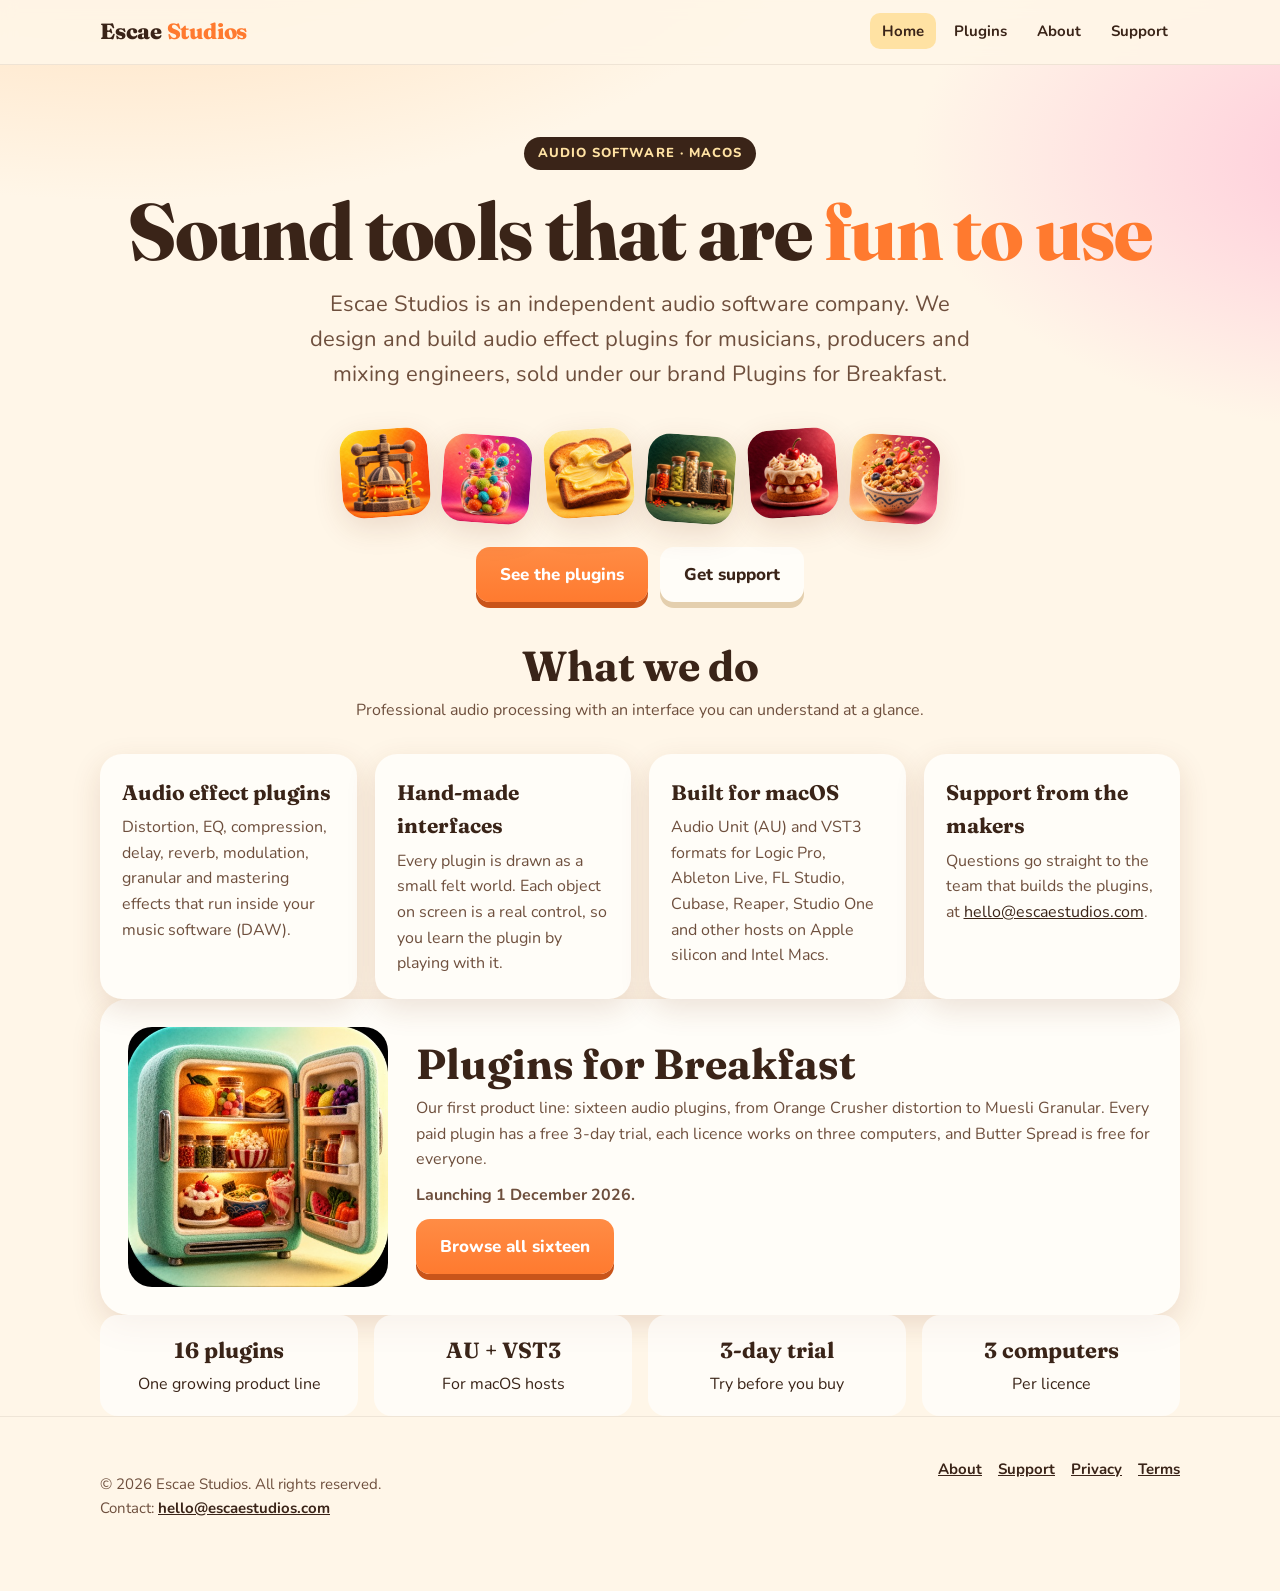
==== index.html @ 239ed5df "Escae Studios company website Co-Authored-By: Claude Opus 5.5 <noreply@anthropic.com>" ====
<!doctype html>
<html lang="en">
<head>
<meta charset="utf-8">
<meta name="viewport" content="width=device-width, initial-scale=1">
<title>Escae Studios · Audio software for music makers</title>
<meta name="description" content="Escae Studios is an independent audio software company. We make Plugins for Breakfast, a range of AU and VST3 audio effect plugins for macOS.">
<link rel="icon" href="img/orange-crusher.jpg">
<link rel="preconnect" href="https://fonts.googleapis.com">
<link rel="preconnect" href="https://fonts.gstatic.com" crossorigin>
<link href="https://fonts.googleapis.com/css2?family=Fraunces:opsz,wght@9..144,600;9..144,800&family=Nunito:wght@400;600;700;800&display=swap" rel="stylesheet">
<link rel="stylesheet" href="style.css">
</head>
<body>
<header class="topbar">
  <div class="wrap">
    <a class="brand" href="./">Escae <span>Studios</span></a>
    <nav aria-label="Main"><ul>
      <li><a href="./" aria-current="page">Home</a></li>
      <li><a href="plugins.html">Plugins</a></li>
      <li><a href="about.html">About</a></li>
      <li><a href="support.html">Support</a></li>
    </ul></nav>
  </div>
</header>

<main>
  <section class="hero wrap">
    <span class="badge">Audio software · macOS</span>
    <h1>Sound tools that are <span>fun to use</span></h1>
    <p class="lede">Escae Studios is an independent audio software company. We design and build audio effect plugins for musicians, producers and mixing engineers, sold under our brand Plugins for Breakfast.</p>
    <div class="hero-icons" aria-hidden="true">
      <img src="img/orange-crusher.jpg" alt="">
      <img src="img/popping-candy.jpg" alt="">
      <img src="img/butter-spread.jpg" alt="">
      <img src="img/spice-shelf.jpg" alt="">
      <img src="img/cherry-on-the-top.jpg" alt="">
      <img src="img/muesli-granular.jpg" alt="">
    </div>
    <div class="cta">
      <a class="btn" href="plugins.html">See the plugins</a>
      <a class="btn ghost" href="support.html">Get support</a>
    </div>
  </section>

  <section class="wrap">
    <h2 class="center">What we do</h2>
    <p class="sub center">Professional audio processing with an interface you can understand at a glance.</p>
    <div class="cards">
      <div class="card"><h3>Audio effect plugins</h3><p>Distortion, EQ, compression, delay, reverb, modulation, granular and mastering effects that run inside your music software (DAW).</p></div>
      <div class="card"><h3>Hand-made interfaces</h3><p>Every plugin is drawn as a small felt world. Each object on screen is a real control, so you learn the plugin by playing with it.</p></div>
      <div class="card"><h3>Built for macOS</h3><p>Audio Unit (AU) and VST3 formats for Logic Pro, Ableton Live, FL Studio, Cubase, Reaper, Studio One and other hosts on Apple silicon and Intel Macs.</p></div>
      <div class="card"><h3>Support from the makers</h3><p>Questions go straight to the team that builds the plugins, at <a href="mailto:hello@escaestudios.com">hello@escaestudios.com</a>.</p></div>
    </div>
  </section>

  <section class="wrap">
    <div class="split">
      <img src="img/full-fridge.jpg" alt="Full Fridge Bundle artwork: a felt fridge packed with every plugin">
      <div>
        <h2>Plugins for Breakfast</h2>
        <p>Our first product line: sixteen audio plugins, from Orange Crusher distortion to Muesli Granular. Every paid plugin has a free 3-day trial, each licence works on three computers, and Butter Spread is free for everyone.</p>
        <p><b>Launching 1 December 2026.</b></p>
        <a class="btn" href="plugins.html">Browse all sixteen</a>
      </div>
    </div>
  </section>

  <section class="wrap">
    <div class="facts">
      <div class="fact"><b>16 plugins</b>One growing product line</div>
      <div class="fact"><b>AU + VST3</b>For macOS hosts</div>
      <div class="fact"><b>3-day trial</b>Try before you buy</div>
      <div class="fact"><b>3 computers</b>Per licence</div>
    </div>
  </section>
</main>

<footer>
  <div class="wrap">
    <p>© 2026 Escae Studios. All rights reserved.<br>Contact: <a href="mailto:hello@escaestudios.com">hello@escaestudios.com</a></p>
    <ul>
      <li><a href="about.html">About</a></li>
      <li><a href="support.html">Support</a></li>
      <li><a href="privacy.html">Privacy</a></li>
      <li><a href="terms.html">Terms</a></li>
    </ul>
  </div>
</footer>
</body>
</html>
---- style.css ----
:root {
  --cream: #fff6e8;
  --butter: #ffe2a3;
  --tangerine: #ff7a2f;
  --berry: #e8457c;
  --ink: #3a2418;
  --ink-soft: #6e4f3d;
  --card: #fffdf8;
  --shadow: 0 10px 30px rgba(120, 60, 20, .14);
}
* { box-sizing: border-box; }
html { scroll-behavior: smooth; }
body {
  margin: 0;
  font-family: "Nunito", system-ui, -apple-system, sans-serif;
  color: var(--ink);
  background:
    radial-gradient(1200px 600px at 10% -10%, #ffd9b0 0%, transparent 60%),
    radial-gradient(900px 500px at 110% 10%, #ffc7d9 0%, transparent 55%),
    var(--cream);
  line-height: 1.6;
}
a { color: var(--ink); }
.wrap { max-width: 1120px; margin: 0 auto; padding: 0 20px; }
.narrow { max-width: 780px; }

/* top bar */
.topbar { position: sticky; top: 0; z-index: 10; background: rgba(255, 246, 232, .92); backdrop-filter: blur(8px); border-bottom: 1px solid rgba(58, 36, 24, .08); }
.topbar .wrap { display: flex; align-items: center; justify-content: space-between; gap: 16px; min-height: 64px; flex-wrap: wrap; }
.brand { font-family: "Fraunces", Georgia, serif; font-weight: 800; font-size: 22px; text-decoration: none; letter-spacing: -.01em; }
.brand span { color: var(--tangerine); }
nav ul { list-style: none; display: flex; gap: 6px; margin: 0; padding: 0; flex-wrap: wrap; }
nav a { text-decoration: none; font-weight: 700; padding: 8px 12px; border-radius: 10px; font-size: 15px; }
nav a:hover, nav a[aria-current="page"] { background: var(--butter); }

/* hero */
.hero { padding: 72px 0 40px; text-align: center; }
.badge { display: inline-block; padding: 6px 14px; border-radius: 999px; background: var(--ink); color: var(--butter); font-weight: 800; font-size: 13px; letter-spacing: .08em; text-transform: uppercase; }
h1 { font-family: "Fraunces", Georgia, serif; font-weight: 800; font-size: clamp(40px, 7vw, 80px); line-height: 1.04; margin: 20px 0 14px; letter-spacing: -.02em; }
h1 span { color: var(--tangerine); }
.page-title h1 { font-size: clamp(36px, 5.5vw, 60px); }
.lede { font-size: clamp(18px, 2.4vw, 22px); color: var(--ink-soft); max-width: 680px; margin: 0 auto; }
.hero-icons { display: flex; justify-content: center; gap: 14px; margin: 36px 0 8px; flex-wrap: wrap; }
.hero-icons img { width: 88px; height: 88px; border-radius: 22px; box-shadow: var(--shadow); }
.hero-icons img:nth-child(odd) { transform: rotate(-4deg); }
.hero-icons img:nth-child(even) { transform: rotate(4deg) translateY(6px); }
.cta { margin-top: 30px; display: flex; gap: 12px; justify-content: center; flex-wrap: wrap; }
.btn { display: inline-block; padding: 14px 24px; border-radius: 14px; text-decoration: none; background: linear-gradient(180deg, #ff8c45, var(--tangerine)); color: #fff; font-weight: 800; font-size: 17px; box-shadow: 0 6px 0 #c9541a; }
.btn.ghost { background: var(--card); color: var(--ink); box-shadow: 0 6px 0 #e4cfae; }
.btn:active { transform: translateY(4px); box-shadow: 0 2px 0 #c9541a; }

section { padding: 48px 0; }
h2 { font-family: "Fraunces", Georgia, serif; font-size: clamp(28px, 4.2vw, 42px); margin: 0 0 8px; line-height: 1.15; }
.center { text-align: center; }
.sub { color: var(--ink-soft); margin: 0 0 30px; }
h3 { font-family: "Fraunces", Georgia, serif; font-size: 21px; margin: 0 0 6px; }

.cards { display: grid; grid-template-columns: repeat(auto-fit, minmax(240px, 1fr)); gap: 18px; }
.card { background: var(--card); border-radius: 22px; padding: 22px; box-shadow: var(--shadow); }
.card p { margin: 0; color: var(--ink-soft); }

.menu { display: grid; grid-template-columns: repeat(auto-fill, minmax(210px, 1fr)); gap: 18px; }
.item { background: var(--card); border-radius: 22px; padding: 16px; box-shadow: var(--shadow); display: flex; flex-direction: column; gap: 8px; }
.item img { width: 100%; aspect-ratio: 1; object-fit: cover; border-radius: 18px; display: block; }
.item h3 { margin: 4px 0 0; }
.item p { margin: 0; color: var(--ink-soft); font-size: 15px; }
.tag { align-self: flex-start; font-size: 12px; font-weight: 800; padding: 4px 10px; border-radius: 999px; background: var(--butter); text-transform: uppercase; letter-spacing: .05em; }
.tag.free { background: #c8f0b4; }

.split { display: grid; grid-template-columns: 260px 1fr; gap: 28px; align-items: center; background: var(--card); border-radius: 28px; padding: 28px; box-shadow: var(--shadow); }
.split img { width: 100%; border-radius: 24px; }
.split p { color: var(--ink-soft); margin: 0 0 10px; }

.facts { display: grid; grid-template-columns: repeat(auto-fit, minmax(200px, 1fr)); gap: 16px; }
.fact { background: rgba(255,255,255,.65); border-radius: 18px; padding: 18px; text-align: center; }
.fact b { display: block; font-family: "Fraunces", Georgia, serif; font-size: 22px; margin-bottom: 4px; }

/* long-form pages */
.prose { background: var(--card); border-radius: 28px; padding: clamp(22px, 4vw, 44px); box-shadow: var(--shadow); margin-bottom: 56px; }
.prose h2 { font-size: clamp(24px, 3vw, 30px); margin-top: 32px; }
.prose h2:first-child { margin-top: 0; }
.prose p, .prose li { color: var(--ink-soft); }
.prose li { margin-bottom: 6px; }
.meta { color: var(--ink-soft); font-size: 15px; }
details { background: rgba(255, 226, 163, .35); border-radius: 16px; padding: 14px 18px; margin-bottom: 12px; }
details summary { font-weight: 800; cursor: pointer; }
details p { margin: 10px 0 0; }

footer { padding: 40px 0 56px; color: var(--ink-soft); font-size: 15px; border-top: 1px solid rgba(58, 36, 24, .08); }
footer .wrap { display: flex; justify-content: space-between; gap: 20px; flex-wrap: wrap; }
footer ul { list-style: none; display: flex; gap: 16px; padding: 0; margin: 0; flex-wrap: wrap; }
footer a { font-weight: 700; }

@media (max-width: 640px) {
  .hero { padding-top: 44px; }
  .hero-icons img { width: 60px; height: 60px; border-radius: 16px; }
  .split { grid-template-columns: 1fr; text-align: center; }
  .split img { max-width: 220px; margin: 0 auto; }
  nav a { padding: 6px 8px; font-size: 14px; }
}
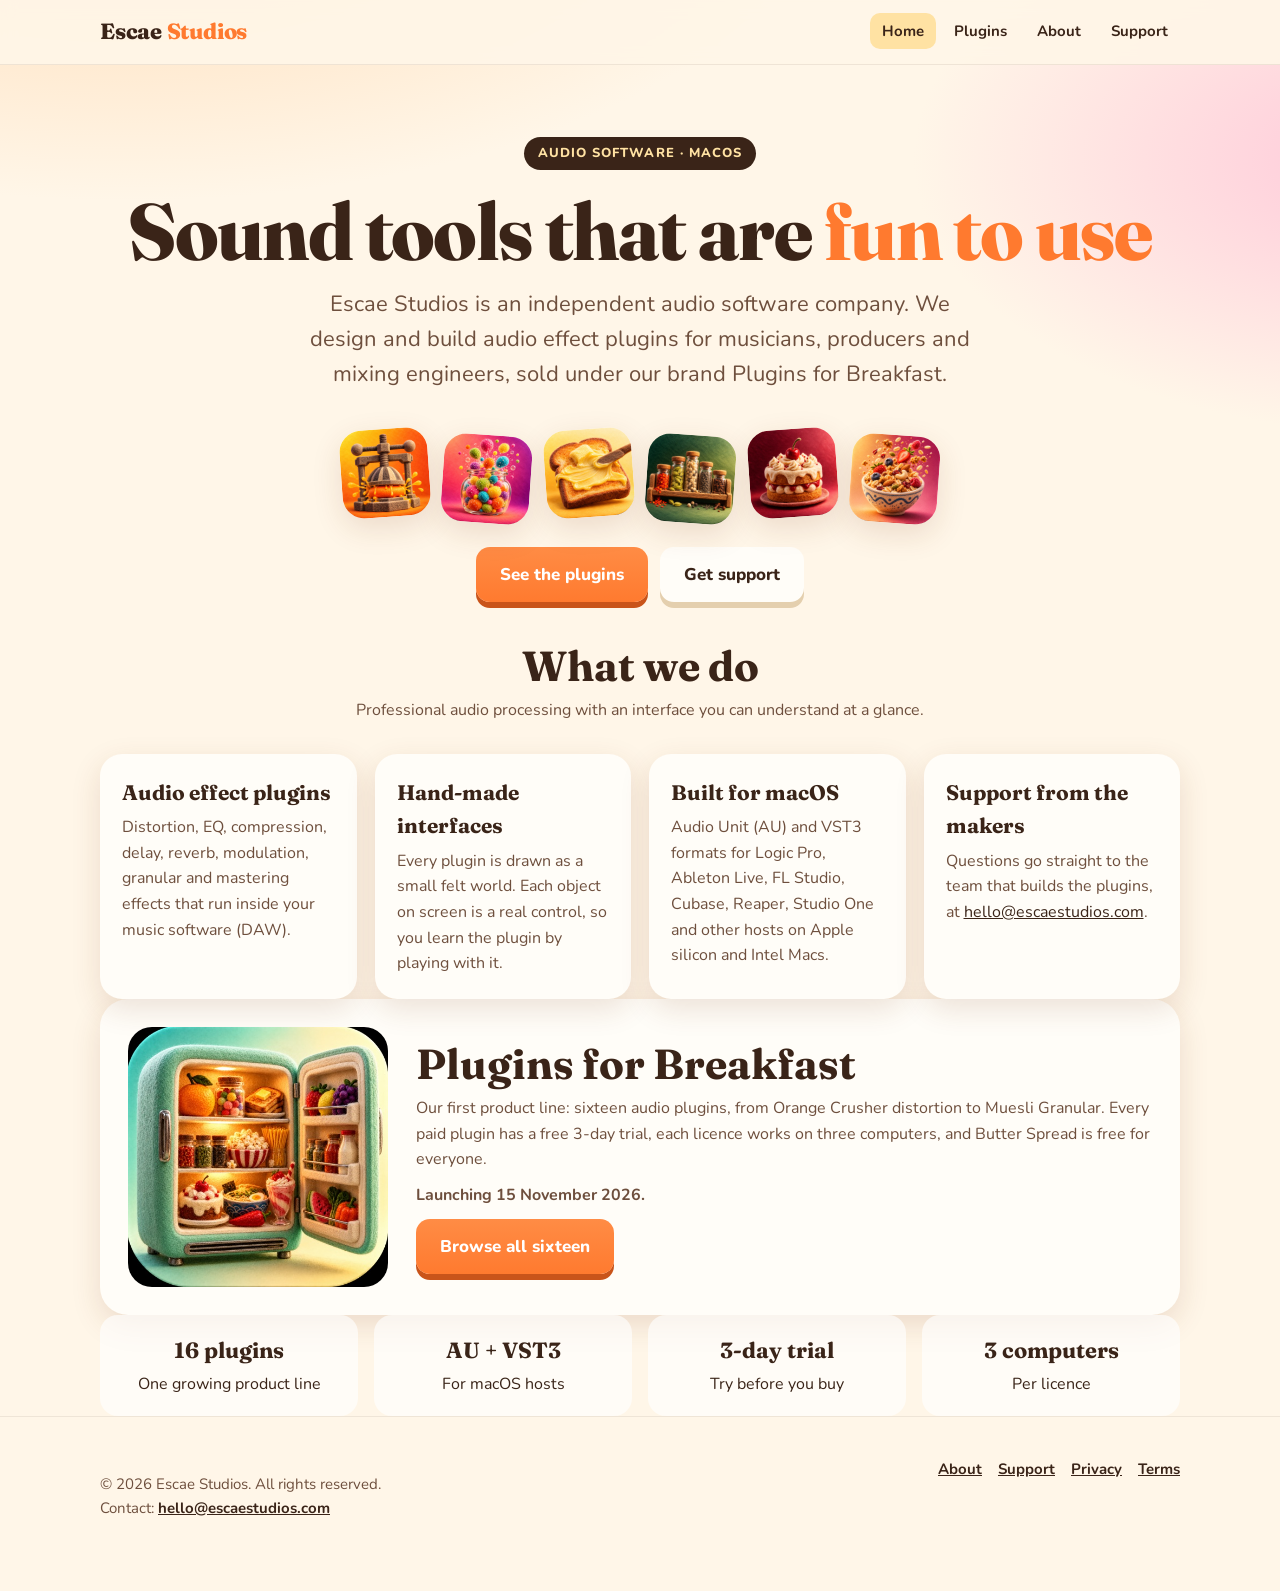
==== commit 0407a2d4: "Launch date: 15 November 2026 Co-Authored-By: Claude Opus 5.5 <noreply@anthropic.com>" ====
--- a/index.html
+++ b/index.html
@@ -60,7 +60,7 @@
       <div>
         <h2>Plugins for Breakfast</h2>
         <p>Our first product line: sixteen audio plugins, from Orange Crusher distortion to Muesli Granular. Every paid plugin has a free 3-day trial, each licence works on three computers, and Butter Spread is free for everyone.</p>
-        <p><b>Launching 1 December 2026.</b></p>
+        <p><b>Launching 15 November 2026.</b></p>
         <a class="btn" href="plugins.html">Browse all sixteen</a>
       </div>
     </div>
